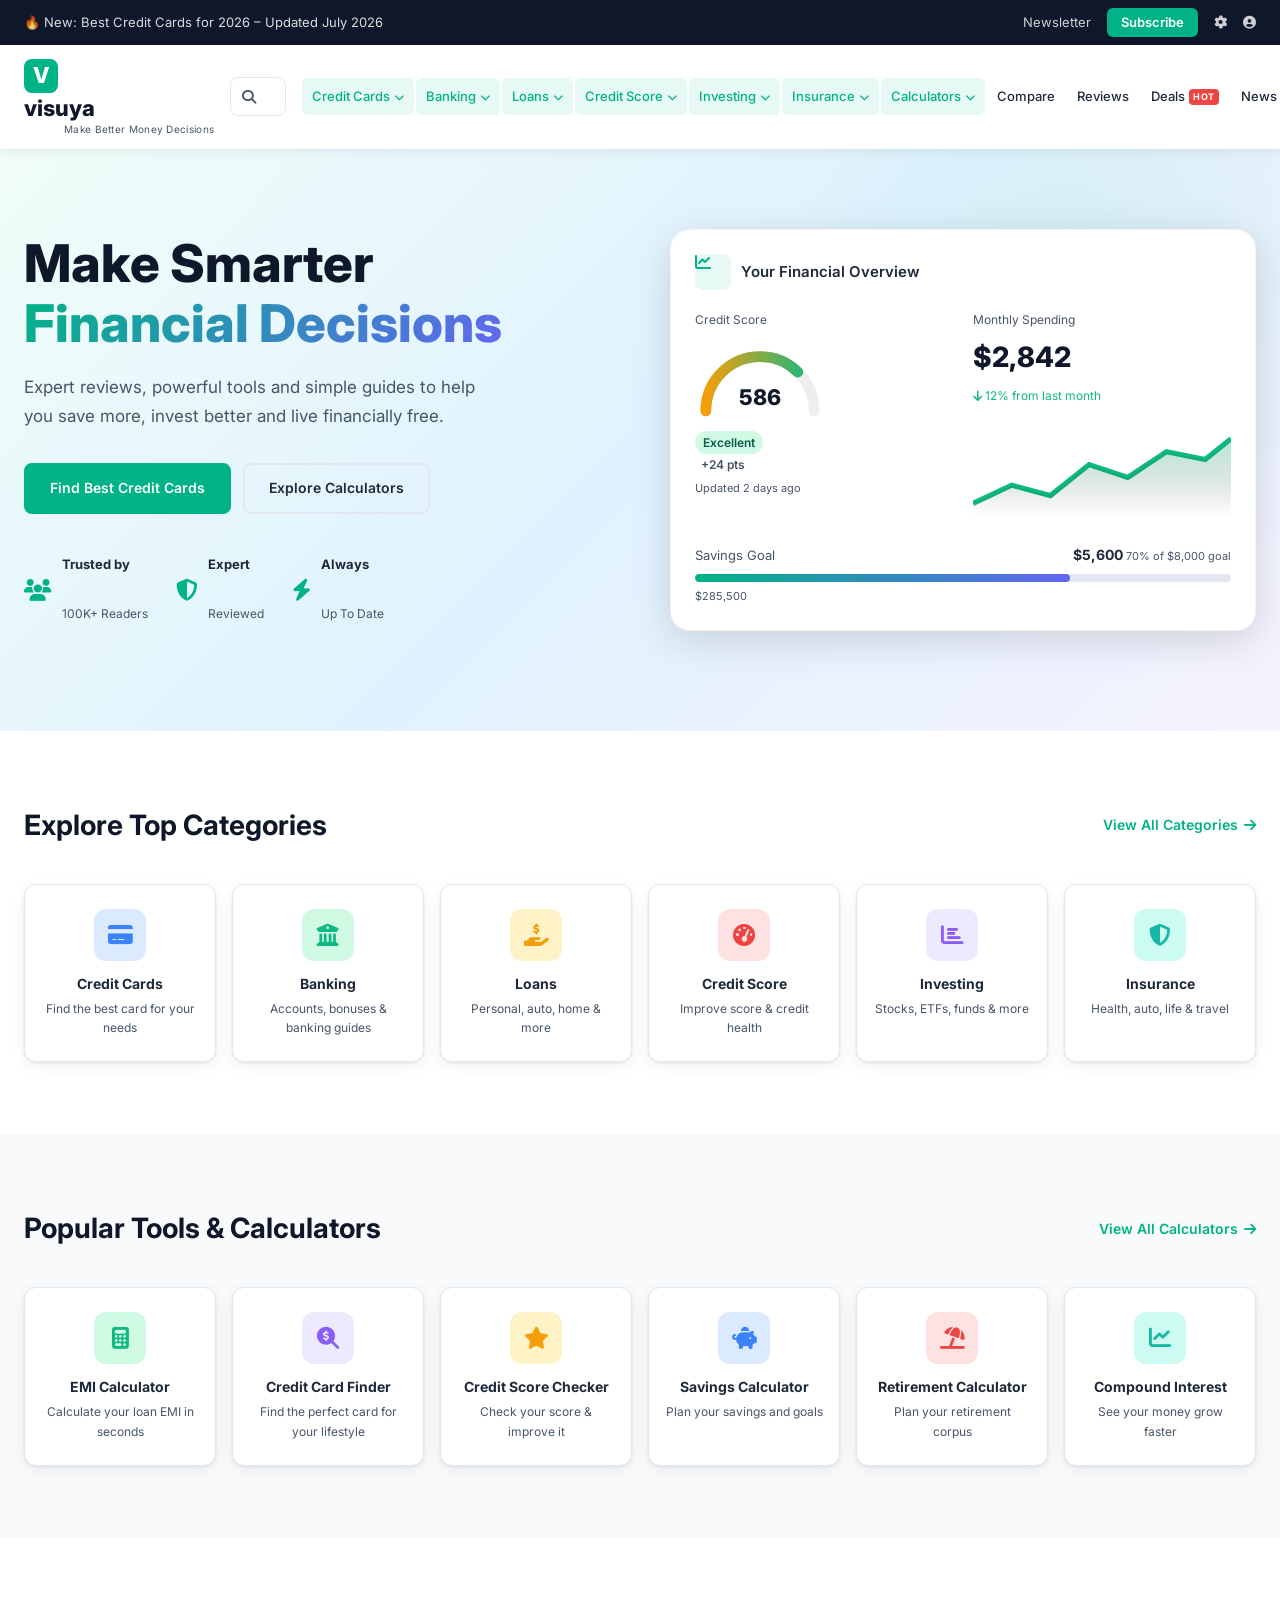
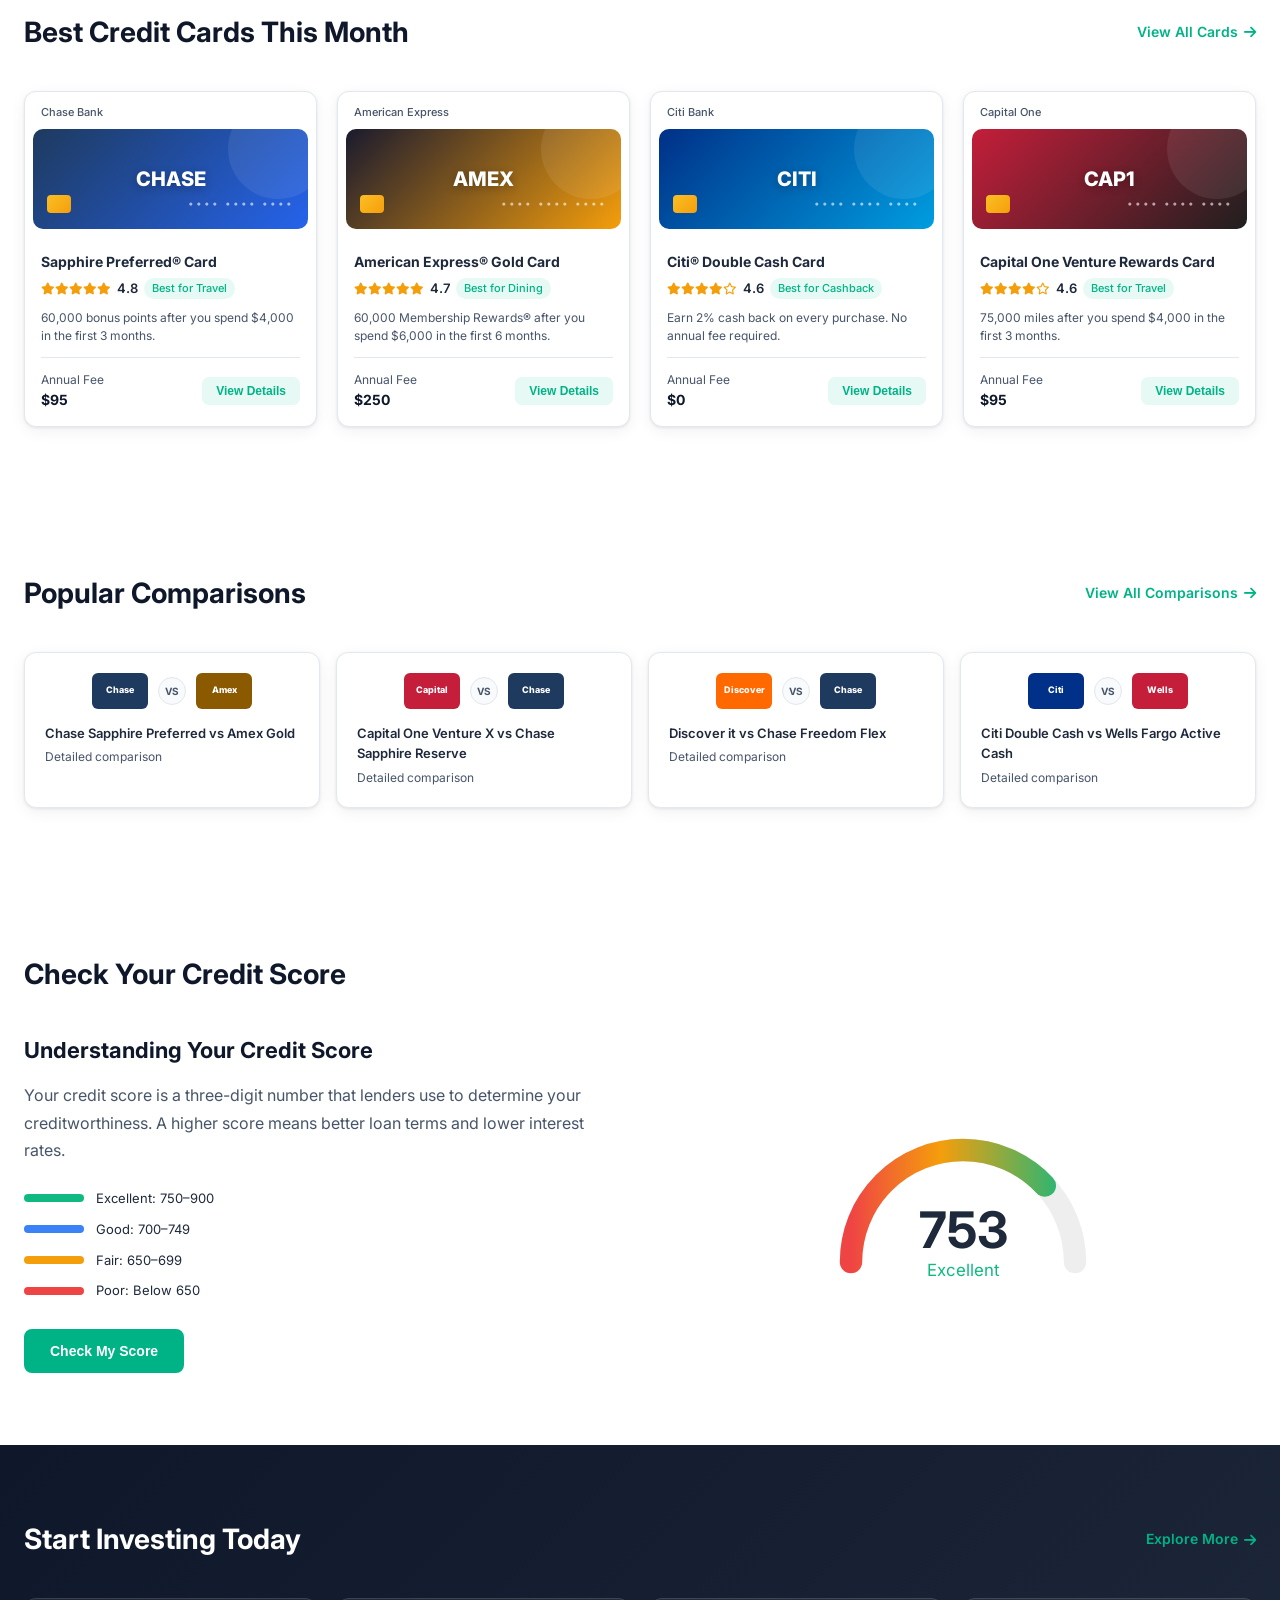
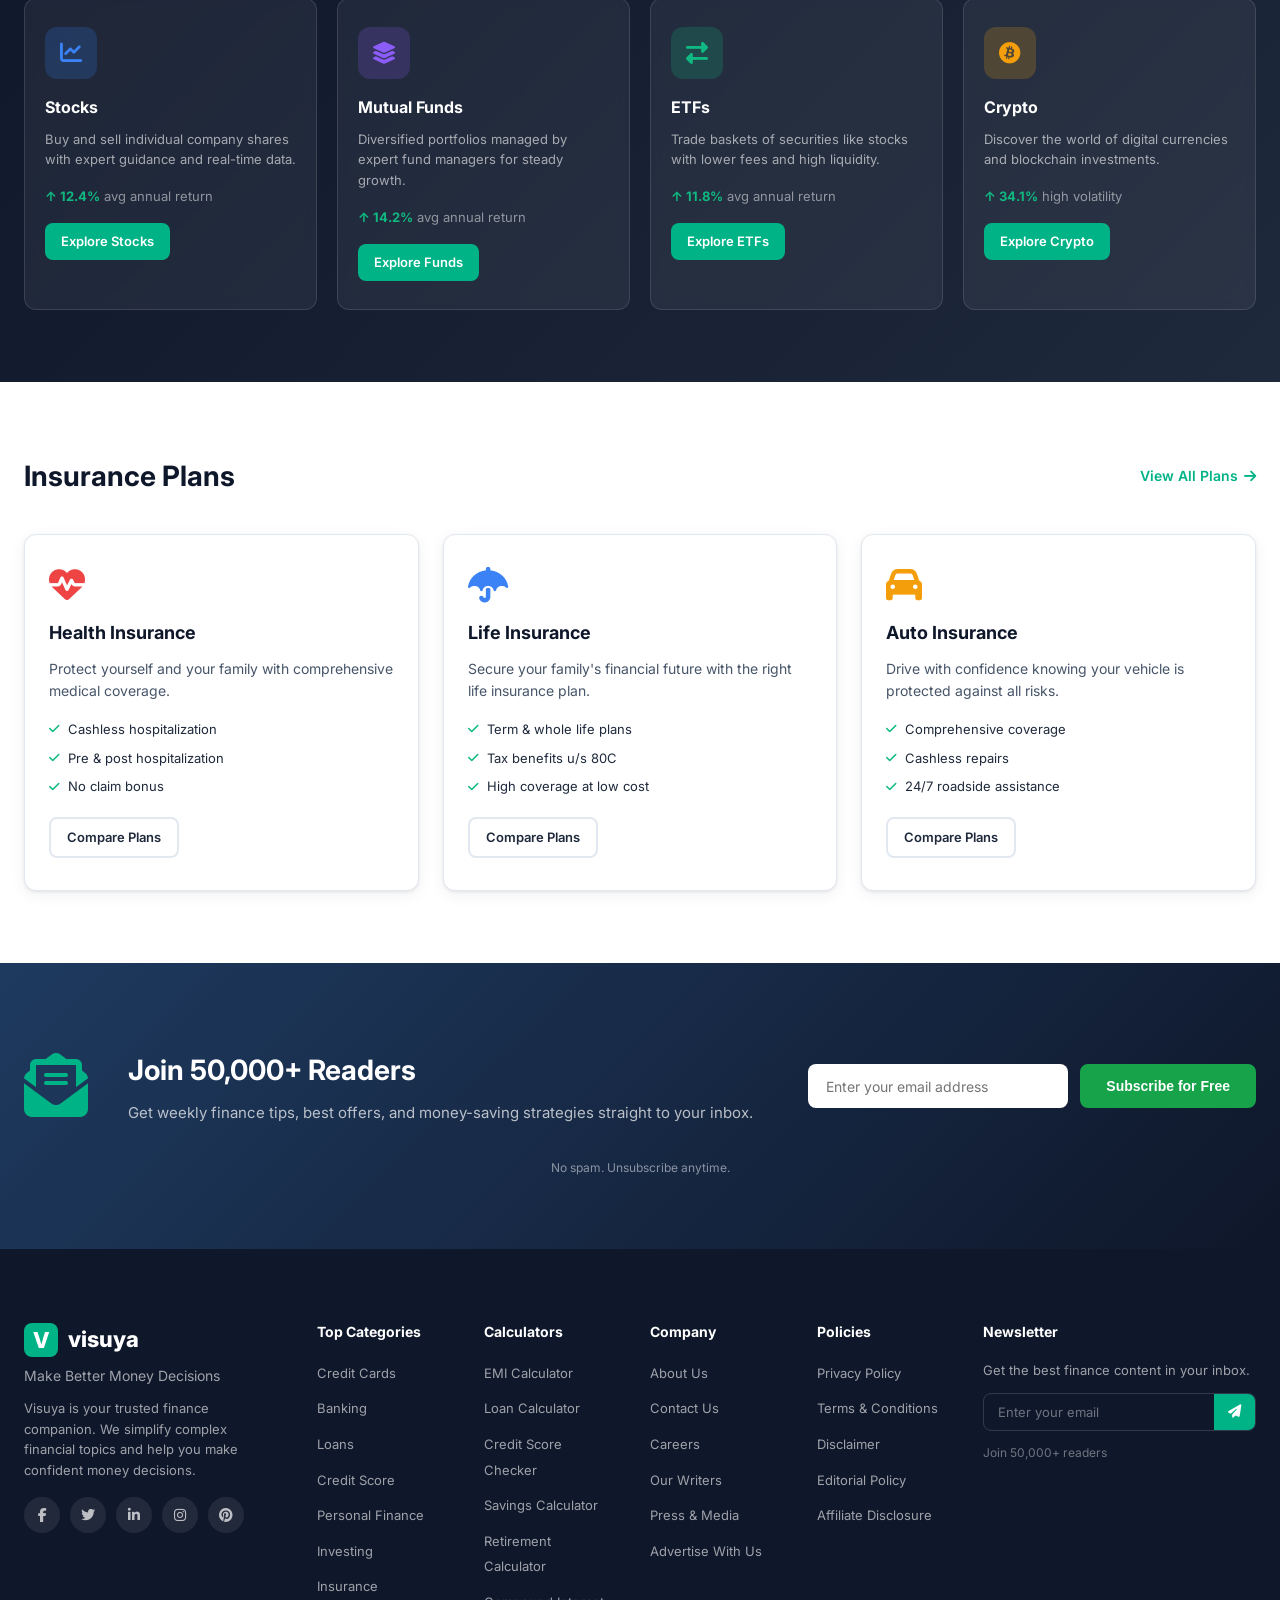
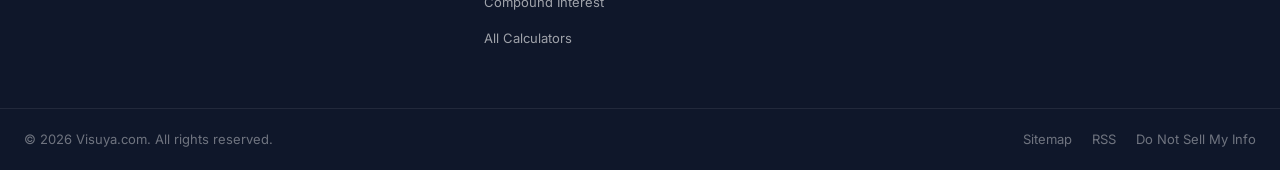
==== index.html @ ffd30976 "🚀 Initial commit - Visuya Financial Website (HTML, CSS, JS)" ====
<!DOCTYPE html>
<html lang="en">
<head>
  <meta charset="UTF-8" />
  <meta name="viewport" content="width=device-width, initial-scale=1.0" />
  <title>Visuya – Make Better Money Decisions</title>
  <meta name="description" content="Expert reviews, powerful tools and simple guides to help you save more, invest better and live financially free." />
  <link rel="stylesheet" href="style.css" />
  <link href="https://fonts.googleapis.com/css2?family=Inter:wght@300;400;500;600;700;800&display=swap" rel="stylesheet" />
  <link rel="stylesheet" href="https://cdnjs.cloudflare.com/ajax/libs/font-awesome/6.5.0/css/all.min.css" />
</head>
<body>

<!-- ========== TOP BAR ========== -->
<div class="top-bar">
  <div class="container top-bar-inner">
    <span>🔥 New: Best Credit Cards for 2026 – Updated July 2026</span>
    <div class="top-bar-links">
      <a href="#newsletter">Newsletter</a>
      <a href="#subscribe" class="btn-subscribe">Subscribe</a>
      <a href="#"><i class="fas fa-cog"></i></a>
      <a href="#"><i class="fas fa-user-circle"></i></a>
    </div>
  </div>
</div>

<!-- ========== HEADER / NAVBAR ========== -->
<header class="header" id="header">
  <div class="container header-inner">
    <a href="#" class="logo">
      <span class="logo-v">V</span><span class="logo-text">visuya</span>
      <small>Make Better Money Decisions</small>
    </a>

    <div class="search-bar">
      <i class="fas fa-search"></i>
      <input type="text" id="searchInput" placeholder="Search cards, loans, calculators & more..." />
      <div class="search-dropdown" id="searchDropdown"></div>
    </div>

    <nav class="nav-menu" id="navMenu">
      <div class="nav-item dropdown">
        <a href="#">Credit Cards <i class="fas fa-chevron-down"></i></a>
        <div class="dropdown-content">
          <a href="#credit-cards">Best Credit Cards</a>
          <a href="#credit-cards">Travel Cards</a>
          <a href="#credit-cards">Cashback Cards</a>
          <a href="#credit-cards">Dining Cards</a>
          <a href="#credit-cards">No Annual Fee</a>
        </div>
      </div>
      <div class="nav-item dropdown">
        <a href="#">Banking <i class="fas fa-chevron-down"></i></a>
        <div class="dropdown-content">
          <a href="#banking">Savings Accounts</a>
          <a href="#banking">Current Accounts</a>
          <a href="#banking">Fixed Deposits</a>
          <a href="#banking">Digital Banks</a>
        </div>
      </div>
      <div class="nav-item dropdown">
        <a href="#">Loans <i class="fas fa-chevron-down"></i></a>
        <div class="dropdown-content">
          <a href="#loans">Personal Loans</a>
          <a href="#loans">Home Loans</a>
          <a href="#loans">Auto Loans</a>
          <a href="#loans">Education Loans</a>
        </div>
      </div>
      <div class="nav-item dropdown">
        <a href="#">Credit Score <i class="fas fa-chevron-down"></i></a>
        <div class="dropdown-content">
          <a href="#credit-score">Check Score</a>
          <a href="#credit-score">Improve Score</a>
          <a href="#credit-score">Score Guide</a>
        </div>
      </div>
      <div class="nav-item dropdown">
        <a href="#">Investing <i class="fas fa-chevron-down"></i></a>
        <div class="dropdown-content">
          <a href="#investing">Stocks</a>
          <a href="#investing">Mutual Funds</a>
          <a href="#investing">ETFs</a>
          <a href="#investing">Crypto</a>
        </div>
      </div>
      <div class="nav-item dropdown">
        <a href="#">Insurance <i class="fas fa-chevron-down"></i></a>
        <div class="dropdown-content">
          <a href="#insurance">Health Insurance</a>
          <a href="#insurance">Life Insurance</a>
          <a href="#insurance">Auto Insurance</a>
        </div>
      </div>
      <div class="nav-item dropdown">
        <a href="#">Calculators <i class="fas fa-chevron-down"></i></a>
        <div class="dropdown-content">
          <a href="#calculators">EMI Calculator</a>
          <a href="#calculators">Savings Calculator</a>
          <a href="#calculators">Retirement Calculator</a>
          <a href="#calculators">Compound Interest</a>
        </div>
      </div>
      <div class="nav-item"><a href="#comparisons">Compare</a></div>
      <div class="nav-item"><a href="#reviews">Reviews</a></div>
      <div class="nav-item"><a href="#deals" class="deals-badge">Deals <span class="hot">HOT</span></a></div>
      <div class="nav-item"><a href="#news">News</a></div>
    </nav>

    <button class="hamburger" id="hamburger" aria-label="Menu">
      <span></span><span></span><span></span>
    </button>
  </div>
</header>

<!-- ========== HERO SECTION ========== -->
<section class="hero" id="home">
  <div class="container hero-inner">
    <div class="hero-content">
      <h1>Make Smarter<br><span class="highlight">Financial Decisions</span></h1>
      <p>Expert reviews, powerful tools and simple guides to help you save more, invest better and live financially free.</p>
      <div class="hero-buttons">
        <a href="#credit-cards" class="btn btn-primary">Find Best Credit Cards</a>
        <a href="#calculators" class="btn btn-outline">Explore Calculators</a>
      </div>
      <div class="hero-trust">
        <div class="trust-item">
          <i class="fas fa-users"></i>
          <div><strong>Trusted by</strong><br><small>100K+ Readers</small></div>
        </div>
        <div class="trust-item">
          <i class="fas fa-shield-alt"></i>
          <div><strong>Expert</strong><br><small>Reviewed</small></div>
        </div>
        <div class="trust-item">
          <i class="fas fa-bolt"></i>
          <div><strong>Always</strong><br><small>Up To Date</small></div>
        </div>
      </div>
    </div>

    <div class="hero-widget">
      <div class="widget-card">
        <div class="widget-header">
          <i class="fas fa-chart-line widget-icon"></i>
          <span>Your Financial Overview</span>
        </div>
        <div class="widget-grid">
          <div class="widget-item">
            <small>Credit Score</small>
            <div class="score-gauge">
              <svg viewBox="0 0 120 80" class="gauge-svg">
                <path d="M10,70 A50,50 0 0,1 110,70" fill="none" stroke="#eee" stroke-width="10" stroke-linecap="round"/>
                <path d="M10,70 A50,50 0 0,1 110,70" fill="none" stroke="url(#scoreGrad)" stroke-width="10" stroke-linecap="round"
                  stroke-dasharray="157" stroke-dashoffset="40" class="gauge-fill"/>
                <defs>
                  <linearGradient id="scoreGrad" x1="0%" y1="0%" x2="100%" y2="0%">
                    <stop offset="0%" style="stop-color:#f59e0b"/>
                    <stop offset="100%" style="stop-color:#10b981"/>
                  </linearGradient>
                </defs>
                <text x="60" y="65" text-anchor="middle" class="gauge-number">753</text>
              </svg>
            </div>
            <span class="score-label excellent">Excellent</span>
            <small class="score-change">+24 pts</small>
            <p class="score-updated">Updated 2 days ago</p>
          </div>
          <div class="widget-item">
            <small>Monthly Spending</small>
            <div class="spending-amount">$2,842</div>
            <div class="spending-change negative"><i class="fas fa-arrow-down"></i> 12% from last month</div>
            <div class="mini-chart">
              <svg viewBox="0 0 100 40" class="sparkline">
                <polyline points="0,35 15,28 30,32 45,20 60,25 75,15 90,18 100,10" fill="none" stroke="#10b981" stroke-width="2"/>
                <polyline points="0,35 15,28 30,32 45,20 60,25 75,15 90,18 100,10 100,40 0,40" fill="url(#chartGrad)" opacity="0.3"/>
                <defs>
                  <linearGradient id="chartGrad" x1="0" y1="0" x2="0" y2="1">
                    <stop offset="0%" style="stop-color:#10b981"/>
                    <stop offset="100%" style="stop-color:transparent"/>
                  </linearGradient>
                </defs>
              </svg>
            </div>
          </div>
        </div>
        <div class="widget-savings">
          <div class="savings-header">
            <span>Savings Goal</span>
            <span class="savings-amount">$5,600 <small>70% of $8,000 goal</small></span>
          </div>
          <div class="progress-bar">
            <div class="progress-fill" style="width: 70%"></div>
          </div>
          <div class="savings-footer">
            <span>$285,500</span>
          </div>
        </div>
      </div>
    </div>
  </div>
</section>

<!-- ========== CATEGORIES SECTION ========== -->
<section class="section categories-section" id="categories">
  <div class="container">
    <div class="section-header">
      <h2>Explore Top Categories</h2>
      <a href="#" class="view-all">View All Categories <i class="fas fa-arrow-right"></i></a>
    </div>
    <div class="categories-grid">
      <a href="#credit-cards" class="category-card">
        <div class="cat-icon blue"><i class="fas fa-credit-card"></i></div>
        <h3>Credit Cards</h3>
        <p>Find the best card for your needs</p>
      </a>
      <a href="#banking" class="category-card">
        <div class="cat-icon green"><i class="fas fa-university"></i></div>
        <h3>Banking</h3>
        <p>Accounts, bonuses & banking guides</p>
      </a>
      <a href="#loans" class="category-card">
        <div class="cat-icon orange"><i class="fas fa-hand-holding-usd"></i></div>
        <h3>Loans</h3>
        <p>Personal, auto, home & more</p>
      </a>
      <a href="#credit-score" class="category-card">
        <div class="cat-icon red"><i class="fas fa-tachometer-alt"></i></div>
        <h3>Credit Score</h3>
        <p>Improve score & credit health</p>
      </a>
      <a href="#investing" class="category-card">
        <div class="cat-icon purple"><i class="fas fa-chart-bar"></i></div>
        <h3>Investing</h3>
        <p>Stocks, ETFs, funds & more</p>
      </a>
      <a href="#insurance" class="category-card">
        <div class="cat-icon teal"><i class="fas fa-shield-alt"></i></div>
        <h3>Insurance</h3>
        <p>Health, auto, life & travel</p>
      </a>
    </div>
  </div>
</section>

<!-- ========== TOOLS & CALCULATORS ========== -->
<section class="section tools-section" id="calculators">
  <div class="container">
    <div class="section-header">
      <h2>Popular Tools &amp; Calculators</h2>
      <a href="#" class="view-all">View All Calculators <i class="fas fa-arrow-right"></i></a>
    </div>
    <div class="tools-grid">
      <div class="tool-card" onclick="openCalculator('emi')">
        <div class="tool-icon green"><i class="fas fa-calculator"></i></div>
        <h3>EMI Calculator</h3>
        <p>Calculate your loan EMI in seconds</p>
      </div>
      <div class="tool-card" onclick="openCalculator('finder')">
        <div class="tool-icon purple"><i class="fas fa-search-dollar"></i></div>
        <h3>Credit Card Finder</h3>
        <p>Find the perfect card for your lifestyle</p>
      </div>
      <div class="tool-card" onclick="openCalculator('score')">
        <div class="tool-icon orange"><i class="fas fa-star"></i></div>
        <h3>Credit Score Checker</h3>
        <p>Check your score & improve it</p>
      </div>
      <div class="tool-card" onclick="openCalculator('savings')">
        <div class="tool-icon blue"><i class="fas fa-piggy-bank"></i></div>
        <h3>Savings Calculator</h3>
        <p>Plan your savings and goals</p>
      </div>
      <div class="tool-card" onclick="openCalculator('retirement')">
        <div class="tool-icon red"><i class="fas fa-umbrella-beach"></i></div>
        <h3>Retirement Calculator</h3>
        <p>Plan your retirement corpus</p>
      </div>
      <div class="tool-card" onclick="openCalculator('compound')">
        <div class="tool-icon teal"><i class="fas fa-chart-line"></i></div>
        <h3>Compound Interest</h3>
        <p>See your money grow faster</p>
      </div>
    </div>
  </div>
</section>

<!-- ========== CALCULATOR MODAL ========== -->
<div class="modal-overlay" id="calcModal">
  <div class="modal-box">
    <button class="modal-close" onclick="closeCalculator()"><i class="fas fa-times"></i></button>
    <div id="calcContent"></div>
  </div>
</div>

<!-- ========== BEST CREDIT CARDS ========== -->
<section class="section cards-section" id="credit-cards">
  <div class="container">
    <div class="section-header">
      <h2>Best Credit Cards This Month</h2>
      <a href="#" class="view-all">View All Cards <i class="fas fa-arrow-right"></i></a>
    </div>
    <div class="cards-grid" id="cardsGrid">
      <!-- JS Rendered -->
    </div>
  </div>
</section>

<!-- ========== POPULAR COMPARISONS ========== -->
<section class="section comparisons-section" id="comparisons">
  <div class="container">
    <div class="section-header">
      <h2>Popular Comparisons</h2>
      <a href="#" class="view-all">View All Comparisons <i class="fas fa-arrow-right"></i></a>
    </div>
    <div class="comparisons-grid" id="comparisonsGrid">
      <!-- JS Rendered -->
    </div>
  </div>
</section>

<!-- ========== CREDIT SCORE SECTION ========== -->
<section class="section" id="credit-score">
  <div class="container">
    <div class="section-header">
      <h2>Check Your Credit Score</h2>
    </div>
    <div class="score-section">
      <div class="score-info">
        <h3>Understanding Your Credit Score</h3>
        <p>Your credit score is a three-digit number that lenders use to determine your creditworthiness. A higher score means better loan terms and lower interest rates.</p>
        <div class="score-ranges">
          <div class="range-item">
            <div class="range-bar excellent-bar"></div>
            <span>Excellent: 750–900</span>
          </div>
          <div class="range-item">
            <div class="range-bar good-bar"></div>
            <span>Good: 700–749</span>
          </div>
          <div class="range-item">
            <div class="range-bar fair-bar"></div>
            <span>Fair: 650–699</span>
          </div>
          <div class="range-item">
            <div class="range-bar poor-bar"></div>
            <span>Poor: Below 650</span>
          </div>
        </div>
        <button class="btn btn-primary" onclick="openCalculator('score')">Check My Score</button>
      </div>
      <div class="score-visual">
        <div class="big-gauge">
          <svg viewBox="0 0 200 130" width="100%">
            <path d="M20,110 A80,80 0 0,1 180,110" fill="none" stroke="#eee" stroke-width="16" stroke-linecap="round"/>
            <path d="M20,110 A80,80 0 0,1 180,110" fill="none" stroke="url(#bigGrad)" stroke-width="16" stroke-linecap="round"
              stroke-dasharray="251" stroke-dashoffset="60" class="gauge-fill-anim"/>
            <defs>
              <linearGradient id="bigGrad" x1="0%" y1="0%" x2="100%" y2="0%">
                <stop offset="0%" style="stop-color:#ef4444"/>
                <stop offset="40%" style="stop-color:#f59e0b"/>
                <stop offset="100%" style="stop-color:#10b981"/>
              </linearGradient>
            </defs>
            <text x="100" y="100" text-anchor="middle" font-size="36" font-weight="700" fill="#1e293b">753</text>
            <text x="100" y="120" text-anchor="middle" font-size="12" fill="#10b981">Excellent</text>
          </svg>
        </div>
      </div>
    </div>
  </div>
</section>

<!-- ========== INVESTING SECTION ========== -->
<section class="section investing-section" id="investing">
  <div class="container">
    <div class="section-header">
      <h2>Start Investing Today</h2>
      <a href="#" class="view-all">Explore More <i class="fas fa-arrow-right"></i></a>
    </div>
    <div class="investing-grid">
      <div class="invest-card">
        <div class="invest-icon stocks"><i class="fas fa-chart-line"></i></div>
        <h3>Stocks</h3>
        <p>Buy and sell individual company shares with expert guidance and real-time data.</p>
        <div class="invest-stat"><span class="up">↑ 12.4%</span> avg annual return</div>
        <a href="#" class="btn btn-sm">Explore Stocks</a>
      </div>
      <div class="invest-card">
        <div class="invest-icon mf"><i class="fas fa-layer-group"></i></div>
        <h3>Mutual Funds</h3>
        <p>Diversified portfolios managed by expert fund managers for steady growth.</p>
        <div class="invest-stat"><span class="up">↑ 14.2%</span> avg annual return</div>
        <a href="#" class="btn btn-sm">Explore Funds</a>
      </div>
      <div class="invest-card">
        <div class="invest-icon etf"><i class="fas fa-exchange-alt"></i></div>
        <h3>ETFs</h3>
        <p>Trade baskets of securities like stocks with lower fees and high liquidity.</p>
        <div class="invest-stat"><span class="up">↑ 11.8%</span> avg annual return</div>
        <a href="#" class="btn btn-sm">Explore ETFs</a>
      </div>
      <div class="invest-card">
        <div class="invest-icon crypto"><i class="fab fa-bitcoin"></i></div>
        <h3>Crypto</h3>
        <p>Discover the world of digital currencies and blockchain investments.</p>
        <div class="invest-stat"><span class="up">↑ 34.1%</span> high volatility</div>
        <a href="#" class="btn btn-sm">Explore Crypto</a>
      </div>
    </div>
  </div>
</section>

<!-- ========== INSURANCE SECTION ========== -->
<section class="section" id="insurance">
  <div class="container">
    <div class="section-header">
      <h2>Insurance Plans</h2>
      <a href="#" class="view-all">View All Plans <i class="fas fa-arrow-right"></i></a>
    </div>
    <div class="insurance-grid">
      <div class="insurance-card">
        <i class="fas fa-heartbeat ins-icon health"></i>
        <h3>Health Insurance</h3>
        <p>Protect yourself and your family with comprehensive medical coverage.</p>
        <ul>
          <li><i class="fas fa-check"></i> Cashless hospitalization</li>
          <li><i class="fas fa-check"></i> Pre & post hospitalization</li>
          <li><i class="fas fa-check"></i> No claim bonus</li>
        </ul>
        <a href="#" class="btn btn-outline btn-sm">Compare Plans</a>
      </div>
      <div class="insurance-card">
        <i class="fas fa-umbrella ins-icon life"></i>
        <h3>Life Insurance</h3>
        <p>Secure your family's financial future with the right life insurance plan.</p>
        <ul>
          <li><i class="fas fa-check"></i> Term & whole life plans</li>
          <li><i class="fas fa-check"></i> Tax benefits u/s 80C</li>
          <li><i class="fas fa-check"></i> High coverage at low cost</li>
        </ul>
        <a href="#" class="btn btn-outline btn-sm">Compare Plans</a>
      </div>
      <div class="insurance-card">
        <i class="fas fa-car ins-icon auto"></i>
        <h3>Auto Insurance</h3>
        <p>Drive with confidence knowing your vehicle is protected against all risks.</p>
        <ul>
          <li><i class="fas fa-check"></i> Comprehensive coverage</li>
          <li><i class="fas fa-check"></i> Cashless repairs</li>
          <li><i class="fas fa-check"></i> 24/7 roadside assistance</li>
        </ul>
        <a href="#" class="btn btn-outline btn-sm">Compare Plans</a>
      </div>
    </div>
  </div>
</section>

<!-- ========== NEWSLETTER SECTION ========== -->
<section class="newsletter-section" id="newsletter">
  <div class="container newsletter-inner">
    <div class="newsletter-icon">
      <i class="fas fa-envelope-open-text"></i>
    </div>
    <div class="newsletter-content">
      <h2>Join 50,000+ Readers</h2>
      <p>Get weekly finance tips, best offers, and money-saving strategies straight to your inbox.</p>
    </div>
    <form class="newsletter-form" id="newsletterForm" onsubmit="handleNewsletterSubmit(event)">
      <input type="email" id="emailInput" placeholder="Enter your email address" required />
      <button type="submit" class="btn btn-green">Subscribe for Free</button>
    </form>
    <p class="newsletter-note">No spam. Unsubscribe anytime.</p>
  </div>
</section>

<!-- ========== FOOTER ========== -->
<footer class="footer" id="footer">
  <div class="container footer-inner">
    <div class="footer-brand">
      <a href="#" class="logo footer-logo">
        <span class="logo-v">V</span><span class="logo-text">visuya</span>
      </a>
      <p>Make Better Money Decisions</p>
      <p class="footer-desc">Visuya is your trusted finance companion. We simplify complex financial topics and help you make confident money decisions.</p>
      <div class="social-links">
        <a href="#"><i class="fab fa-facebook-f"></i></a>
        <a href="#"><i class="fab fa-twitter"></i></a>
        <a href="#"><i class="fab fa-linkedin-in"></i></a>
        <a href="#"><i class="fab fa-instagram"></i></a>
        <a href="#"><i class="fab fa-pinterest"></i></a>
      </div>
    </div>
    <div class="footer-col">
      <h4>Top Categories</h4>
      <ul>
        <li><a href="#credit-cards">Credit Cards</a></li>
        <li><a href="#banking">Banking</a></li>
        <li><a href="#loans">Loans</a></li>
        <li><a href="#credit-score">Credit Score</a></li>
        <li><a href="#home">Personal Finance</a></li>
        <li><a href="#investing">Investing</a></li>
        <li><a href="#insurance">Insurance</a></li>
      </ul>
    </div>
    <div class="footer-col">
      <h4>Calculators</h4>
      <ul>
        <li><a href="#" onclick="openCalculator('emi')">EMI Calculator</a></li>
        <li><a href="#" onclick="openCalculator('savings')">Loan Calculator</a></li>
        <li><a href="#" onclick="openCalculator('score')">Credit Score Checker</a></li>
        <li><a href="#" onclick="openCalculator('savings')">Savings Calculator</a></li>
        <li><a href="#" onclick="openCalculator('retirement')">Retirement Calculator</a></li>
        <li><a href="#" onclick="openCalculator('compound')">Compound Interest</a></li>
        <li><a href="#calculators">All Calculators</a></li>
      </ul>
    </div>
    <div class="footer-col">
      <h4>Company</h4>
      <ul>
        <li><a href="#about">About Us</a></li>
        <li><a href="#contact">Contact Us</a></li>
        <li><a href="#">Careers</a></li>
        <li><a href="#">Our Writers</a></li>
        <li><a href="#">Press &amp; Media</a></li>
        <li><a href="#">Advertise With Us</a></li>
      </ul>
    </div>
    <div class="footer-col">
      <h4>Policies</h4>
      <ul>
        <li><a href="#">Privacy Policy</a></li>
        <li><a href="#">Terms &amp; Conditions</a></li>
        <li><a href="#">Disclaimer</a></li>
        <li><a href="#">Editorial Policy</a></li>
        <li><a href="#">Affiliate Disclosure</a></li>
      </ul>
    </div>
    <div class="footer-col">
      <h4>Newsletter</h4>
      <p>Get the best finance content in your inbox.</p>
      <form class="footer-newsletter" onsubmit="handleNewsletterSubmit(event)">
        <input type="email" placeholder="Enter your email" required />
        <button type="submit"><i class="fas fa-paper-plane"></i></button>
      </form>
      <small>Join 50,000+ readers</small>
    </div>
  </div>
  <div class="footer-bottom">
    <div class="container footer-bottom-inner">
      <span>© 2026 Visuya.com. All rights reserved.</span>
      <div class="footer-bottom-links">
        <a href="#">Sitemap</a>
        <a href="#">RSS</a>
        <a href="#">Do Not Sell My Info</a>
      </div>
    </div>
  </div>
</footer>

<!-- ========== BACK TO TOP ========== -->
<button class="back-to-top" id="backToTop" onclick="scrollToTop()">
  <i class="fas fa-chevron-up"></i>
</button>

<!-- ========== TOAST ========== -->
<div class="toast" id="toast"></div>

<script src="app.js"></script>
</body>
</html>
---- style.css ----
/* ===== CSS RESET & BASE ===== */
*, *::before, *::after { box-sizing: border-box; margin: 0; padding: 0; }

:root {
  --primary: #00b386;
  --primary-dark: #009973;
  --primary-light: #e6f9f4;
  --accent: #6366f1;
  --accent-light: #eef2ff;
  --blue: #3b82f6;
  --orange: #f59e0b;
  --red: #ef4444;
  --purple: #8b5cf6;
  --teal: #14b8a6;
  --green: #10b981;
  --dark: #0f172a;
  --dark2: #1e293b;
  --mid: #334155;
  --text: #475569;
  --light: #f8fafc;
  --border: #e2e8f0;
  --white: #ffffff;
  --shadow: 0 1px 3px rgba(0,0,0,.08), 0 4px 16px rgba(0,0,0,.06);
  --shadow-md: 0 4px 24px rgba(0,0,0,.10);
  --shadow-lg: 0 10px 40px rgba(0,0,0,.14);
  --radius: 12px;
  --radius-lg: 20px;
  --transition: .25s cubic-bezier(.4,0,.2,1);
}

html { scroll-behavior: smooth; }

body {
  font-family: 'Inter', sans-serif;
  color: var(--text);
  background: var(--white);
  line-height: 1.6;
  overflow-x: hidden;
}

a { text-decoration: none; color: inherit; }
ul { list-style: none; }
img { max-width: 100%; }

.container {
  max-width: 1280px;
  margin: 0 auto;
  padding: 0 24px;
}

.section { padding: 72px 0; }

/* ===== SCROLLBAR ===== */
::-webkit-scrollbar { width: 6px; }
::-webkit-scrollbar-track { background: var(--light); }
::-webkit-scrollbar-thumb { background: var(--primary); border-radius: 3px; }

/* ===== BUTTONS ===== */
.btn {
  display: inline-flex;
  align-items: center;
  gap: 8px;
  padding: 12px 24px;
  border-radius: 8px;
  font-weight: 600;
  font-size: 14px;
  cursor: pointer;
  border: 2px solid transparent;
  transition: all var(--transition);
  white-space: nowrap;
}
.btn-primary {
  background: var(--primary);
  color: white;
  border-color: var(--primary);
}
.btn-primary:hover { background: var(--primary-dark); border-color: var(--primary-dark); transform: translateY(-2px); box-shadow: 0 6px 20px rgba(0,179,134,.35); }
.btn-outline {
  background: transparent;
  color: var(--dark2);
  border-color: var(--border);
}
.btn-outline:hover { border-color: var(--primary); color: var(--primary); transform: translateY(-2px); }
.btn-green { background: #16a34a; color: white; border-color: #16a34a; }
.btn-green:hover { background: #15803d; transform: translateY(-2px); }
.btn-sm { padding: 8px 16px; font-size: 13px; }

/* ===== TOP BAR ===== */
.top-bar {
  background: var(--dark);
  color: rgba(255,255,255,.85);
  font-size: 13px;
  padding: 8px 0;
}
.top-bar-inner {
  display: flex;
  justify-content: space-between;
  align-items: center;
  gap: 16px;
}
.top-bar-links {
  display: flex;
  align-items: center;
  gap: 16px;
  flex-shrink: 0;
}
.top-bar-links a { color: rgba(255,255,255,.8); transition: color var(--transition); }
.top-bar-links a:hover { color: var(--primary); }
.btn-subscribe {
  background: var(--primary);
  color: white !important;
  padding: 4px 14px;
  border-radius: 6px;
  font-weight: 600;
}
.btn-subscribe:hover { background: var(--primary-dark) !important; }

/* ===== HEADER ===== */
.header {
  position: sticky;
  top: 0;
  z-index: 1000;
  background: white;
  box-shadow: 0 2px 12px rgba(0,0,0,.08);
  transition: box-shadow var(--transition);
}
.header.scrolled { box-shadow: var(--shadow-md); }

.header-inner {
  display: flex;
  align-items: center;
  gap: 16px;
  padding-top: 12px;
  padding-bottom: 12px;
}

/* Logo */
.logo {
  display: flex;
  align-items: center;
  gap: 4px;
  flex-shrink: 0;
  flex-direction: column;
  align-items: flex-start;
}
.logo-v {
  background: var(--primary);
  color: white;
  font-weight: 800;
  font-size: 22px;
  width: 34px;
  height: 34px;
  border-radius: 8px;
  display: inline-flex;
  align-items: center;
  justify-content: center;
  float: left;
  margin-right: 6px;
  margin-top: 2px;
}
.logo-text {
  font-size: 22px;
  font-weight: 800;
  color: var(--dark);
  line-height: 1;
}
.logo small {
  font-size: 10px;
  color: var(--text);
  display: block;
  margin-left: 40px;
  margin-top: -2px;
  letter-spacing: .3px;
}
.footer-logo { flex-direction: row; align-items: center; }
.footer-logo small { display: none; }

/* Search */
.search-bar {
  position: relative;
  flex: 1;
  max-width: 420px;
}
.search-bar i {
  position: absolute;
  left: 12px;
  top: 50%;
  transform: translateY(-50%);
  color: var(--text);
  font-size: 14px;
}
.search-bar input {
  width: 100%;
  padding: 10px 16px 10px 38px;
  border: 1.5px solid var(--border);
  border-radius: 8px;
  font-size: 14px;
  font-family: inherit;
  outline: none;
  transition: border-color var(--transition);
}
.search-bar input:focus { border-color: var(--primary); }
.search-dropdown {
  position: absolute;
  top: calc(100% + 6px);
  left: 0; right: 0;
  background: white;
  border-radius: 10px;
  box-shadow: var(--shadow-lg);
  border: 1px solid var(--border);
  display: none;
  z-index: 100;
  max-height: 300px;
  overflow-y: auto;
}
.search-dropdown.active { display: block; }
.search-result-item {
  padding: 10px 16px;
  cursor: pointer;
  font-size: 13px;
  display: flex;
  align-items: center;
  gap: 10px;
  transition: background var(--transition);
}
.search-result-item:hover { background: var(--light); }
.search-result-item i { color: var(--primary); width: 18px; }

/* Nav */
.nav-menu {
  display: flex;
  align-items: center;
  gap: 2px;
}
.nav-item { position: relative; }
.nav-item > a {
  display: flex;
  align-items: center;
  gap: 4px;
  padding: 8px 10px;
  font-size: 13px;
  font-weight: 500;
  color: var(--dark2);
  border-radius: 6px;
  transition: all var(--transition);
  white-space: nowrap;
}
.nav-item > a:hover, .nav-item:hover > a { color: var(--primary); background: var(--primary-light); }
.nav-item > a .fa-chevron-down { font-size: 10px; transition: transform var(--transition); }
.nav-item:hover > a .fa-chevron-down { transform: rotate(180deg); }
.deals-badge { position: relative; }
.hot {
  background: #ef4444;
  color: white;
  font-size: 9px;
  font-weight: 700;
  padding: 1px 4px;
  border-radius: 4px;
  letter-spacing: .5px;
}

/* Dropdown */
.dropdown-content {
  position: absolute;
  top: 100%;
  left: 0;
  background: white;
  border-radius: 12px;
  box-shadow: var(--shadow-lg);
  border: 1px solid var(--border);
  padding: 8px;
  min-width: 180px;
  opacity: 0;
  visibility: hidden;
  transform: translateY(8px);
  transition: all var(--transition);
  z-index: 200;
}
.nav-item:hover .dropdown-content {
  opacity: 1;
  visibility: visible;
  transform: translateY(0);
}
.dropdown-content a {
  display: block;
  padding: 8px 12px;
  font-size: 13px;
  color: var(--text);
  border-radius: 8px;
  transition: all var(--transition);
}
.dropdown-content a:hover { background: var(--primary-light); color: var(--primary); }

/* Hamburger */
.hamburger {
  display: none;
  flex-direction: column;
  gap: 5px;
  background: none;
  border: none;
  cursor: pointer;
  padding: 4px;
}
.hamburger span {
  display: block;
  width: 24px;
  height: 2px;
  background: var(--dark2);
  border-radius: 2px;
  transition: all var(--transition);
}
.hamburger.active span:nth-child(1) { transform: rotate(45deg) translate(5px, 5px); }
.hamburger.active span:nth-child(2) { opacity: 0; }
.hamburger.active span:nth-child(3) { transform: rotate(-45deg) translate(5px, -5px); }

/* ===== HERO ===== */
.hero {
  background: linear-gradient(135deg, #f0fdf9 0%, #e0f2fe 50%, #f5f3ff 100%);
  padding: 80px 0 100px;
  position: relative;
  overflow: hidden;
}
.hero::before {
  content: '';
  position: absolute;
  width: 600px; height: 600px;
  background: radial-gradient(circle, rgba(0,179,134,.08) 0%, transparent 70%);
  top: -150px; right: -100px;
  border-radius: 50%;
}
.hero-inner {
  display: grid;
  grid-template-columns: 1fr 1fr;
  gap: 60px;
  align-items: center;
}
.hero-content h1 {
  font-size: 52px;
  font-weight: 800;
  color: var(--dark);
  line-height: 1.15;
  margin-bottom: 20px;
}
.hero-content h1 .highlight {
  background: linear-gradient(135deg, var(--primary), var(--accent));
  -webkit-background-clip: text;
  -webkit-text-fill-color: transparent;
  background-clip: text;
}
.hero-content p {
  font-size: 17px;
  color: var(--text);
  margin-bottom: 32px;
  max-width: 460px;
  line-height: 1.7;
}
.hero-buttons { display: flex; gap: 12px; flex-wrap: wrap; margin-bottom: 40px; }
.hero-trust {
  display: flex;
  gap: 28px;
  flex-wrap: wrap;
}
.trust-item {
  display: flex;
  align-items: center;
  gap: 10px;
}
.trust-item i {
  font-size: 22px;
  color: var(--primary);
}
.trust-item strong { font-size: 13px; color: var(--dark2); display: block; }
.trust-item small { font-size: 12px; color: var(--text); }

/* Hero Widget */
.hero-widget { position: relative; }
.widget-card {
  background: white;
  border-radius: 20px;
  padding: 24px;
  box-shadow: var(--shadow-lg);
  animation: floatCard 4s ease-in-out infinite;
  border: 1px solid rgba(0,0,0,.05);
}
@keyframes floatCard {
  0%, 100% { transform: translateY(0); }
  50% { transform: translateY(-10px); }
}
.widget-header {
  display: flex;
  align-items: center;
  gap: 10px;
  margin-bottom: 20px;
  font-weight: 600;
  color: var(--dark2);
  font-size: 15px;
}
.widget-icon {
  width: 36px; height: 36px;
  background: var(--primary-light);
  color: var(--primary);
  border-radius: 8px;
  display: flex;
  align-items: center;
  justify-content: center;
  font-size: 16px;
}
.widget-grid { display: grid; grid-template-columns: 1fr 1fr; gap: 20px; margin-bottom: 20px; }
.widget-item small { font-size: 12px; color: var(--text); display: block; margin-bottom: 6px; }
.gauge-svg { width: 100%; max-width: 130px; }
.gauge-number { font-size: 20px; font-weight: 800; fill: var(--dark); }
.gauge-fill { animation: gaugeFill 2s ease-out forwards; }
@keyframes gaugeFill {
  from { stroke-dashoffset: 157; }
  to { stroke-dashoffset: 40; }
}
.score-label { display: inline-block; padding: 2px 8px; border-radius: 20px; font-size: 12px; font-weight: 600; }
.score-label.excellent { background: #d1fae5; color: #065f46; }
.score-change { font-size: 12px; color: var(--green); font-weight: 600; margin-left: 6px; }
.score-updated { font-size: 11px; color: var(--text); margin-top: 4px; }
.spending-amount { font-size: 28px; font-weight: 800; color: var(--dark); }
.spending-change { font-size: 12px; margin: 6px 0; }
.spending-change.negative { color: var(--green); }
.mini-chart { margin-top: 8px; }
.sparkline { width: 100%; border-radius: 4px; }
.widget-savings {}
.savings-header { display: flex; justify-content: space-between; align-items: center; margin-bottom: 8px; font-size: 13px; }
.savings-amount { font-weight: 700; color: var(--dark2); font-size: 14px; }
.savings-amount small { font-weight: 400; color: var(--text); font-size: 11px; }
.progress-bar { background: #e2e8f0; border-radius: 10px; height: 8px; overflow: hidden; }
.progress-fill { height: 100%; background: linear-gradient(90deg, var(--primary), var(--accent)); border-radius: 10px; animation: progressAnim 1.5s ease-out; }
@keyframes progressAnim { from { width: 0; } }
.savings-footer { font-size: 11px; color: var(--text); margin-top: 6px; }

/* ===== SECTION HEADER ===== */
.section-header {
  display: flex;
  justify-content: space-between;
  align-items: center;
  margin-bottom: 36px;
}
.section-header h2 {
  font-size: 28px;
  font-weight: 700;
  color: var(--dark);
}
.view-all {
  color: var(--primary);
  font-size: 14px;
  font-weight: 600;
  display: flex;
  align-items: center;
  gap: 6px;
  transition: gap var(--transition);
}
.view-all:hover { gap: 10px; }

/* ===== CATEGORIES ===== */
.categories-grid {
  display: grid;
  grid-template-columns: repeat(6, 1fr);
  gap: 16px;
}
.category-card {
  background: white;
  border-radius: var(--radius);
  padding: 24px 16px;
  text-align: center;
  box-shadow: var(--shadow);
  border: 1.5px solid var(--border);
  cursor: pointer;
  transition: all var(--transition);
  display: block;
}
.category-card:hover { transform: translateY(-6px); box-shadow: var(--shadow-md); border-color: var(--primary); }
.cat-icon {
  width: 52px; height: 52px;
  border-radius: 12px;
  display: flex;
  align-items: center;
  justify-content: center;
  margin: 0 auto 12px;
  font-size: 22px;
}
.cat-icon.blue { background: #dbeafe; color: var(--blue); }
.cat-icon.green { background: #d1fae5; color: var(--green); }
.cat-icon.orange { background: #fef3c7; color: var(--orange); }
.cat-icon.red { background: #fee2e2; color: var(--red); }
.cat-icon.purple { background: #ede9fe; color: var(--purple); }
.cat-icon.teal { background: #ccfbf1; color: var(--teal); }
.category-card h3 { font-size: 14px; font-weight: 700; color: var(--dark2); margin-bottom: 4px; }
.category-card p { font-size: 12px; color: var(--text); }

/* ===== TOOLS ===== */
.tools-section { background: var(--light); }
.tools-grid {
  display: grid;
  grid-template-columns: repeat(6, 1fr);
  gap: 16px;
}
.tool-card {
  background: white;
  border-radius: var(--radius);
  padding: 24px 16px;
  text-align: center;
  box-shadow: var(--shadow);
  border: 1.5px solid var(--border);
  cursor: pointer;
  transition: all var(--transition);
}
.tool-card:hover { transform: translateY(-6px); box-shadow: var(--shadow-md); }
.tool-icon {
  width: 52px; height: 52px;
  border-radius: 12px;
  display: flex;
  align-items: center;
  justify-content: center;
  margin: 0 auto 12px;
  font-size: 22px;
}
.tool-icon.green { background: #d1fae5; color: var(--green); }
.tool-icon.purple { background: #ede9fe; color: var(--purple); }
.tool-icon.orange { background: #fef3c7; color: var(--orange); }
.tool-icon.blue { background: #dbeafe; color: var(--blue); }
.tool-icon.red { background: #fee2e2; color: var(--red); }
.tool-icon.teal { background: #ccfbf1; color: var(--teal); }
.tool-card h3 { font-size: 14px; font-weight: 700; color: var(--dark2); margin-bottom: 4px; }
.tool-card p { font-size: 12px; color: var(--text); }

/* ===== CALCULATOR MODAL ===== */
.modal-overlay {
  position: fixed; inset: 0;
  background: rgba(0,0,0,.5);
  backdrop-filter: blur(4px);
  z-index: 9000;
  display: none;
  align-items: center;
  justify-content: center;
  padding: 20px;
}
.modal-overlay.active { display: flex; }
.modal-box {
  background: white;
  border-radius: 20px;
  padding: 36px;
  width: 100%;
  max-width: 500px;
  position: relative;
  box-shadow: var(--shadow-lg);
  animation: modalIn .3s ease;
}
@keyframes modalIn { from { opacity:0; transform: scale(.92) translateY(20px); } to { opacity:1; transform: scale(1) translateY(0); } }
.modal-close {
  position: absolute;
  top: 16px; right: 16px;
  background: var(--light);
  border: none;
  width: 36px; height: 36px;
  border-radius: 50%;
  cursor: pointer;
  font-size: 16px;
  display: flex;
  align-items: center;
  justify-content: center;
  transition: background var(--transition);
}
.modal-close:hover { background: #fee2e2; color: var(--red); }
.calc-title { font-size: 22px; font-weight: 700; color: var(--dark); margin-bottom: 24px; }
.calc-group { margin-bottom: 18px; }
.calc-group label { display: block; font-size: 13px; font-weight: 600; color: var(--dark2); margin-bottom: 6px; }
.calc-group input, .calc-group select {
  width: 100%;
  padding: 11px 14px;
  border: 1.5px solid var(--border);
  border-radius: 8px;
  font-family: inherit;
  font-size: 14px;
  outline: none;
  transition: border-color var(--transition);
}
.calc-group input:focus, .calc-group select:focus { border-color: var(--primary); }
.calc-result {
  background: linear-gradient(135deg, var(--primary-light), #ede9fe);
  border-radius: 12px;
  padding: 20px;
  margin-top: 20px;
  text-align: center;
}
.calc-result-label { font-size: 13px; color: var(--text); margin-bottom: 4px; }
.calc-result-value { font-size: 32px; font-weight: 800; color: var(--primary); }
.calc-result-sub { font-size: 12px; color: var(--text); margin-top: 4px; }

/* ===== CREDIT CARDS ===== */
.cards-grid {
  display: grid;
  grid-template-columns: repeat(4, 1fr);
  gap: 20px;
}
.card-item {
  background: white;
  border-radius: var(--radius);
  border: 1.5px solid var(--border);
  overflow: hidden;
  box-shadow: var(--shadow);
  transition: all var(--transition);
}
.card-item:hover { transform: translateY(-6px); box-shadow: var(--shadow-md); }
.card-bank-name { padding: 12px 16px 0; font-size: 11px; color: var(--text); font-weight: 500; }
.card-image-wrap {
  padding: 12px 16px;
  background: linear-gradient(135deg, #1e293b, #334155);
  margin: 8px;
  border-radius: 10px;
  height: 100px;
  display: flex;
  align-items: center;
  justify-content: center;
  position: relative;
  overflow: hidden;
}
.card-image-wrap::before {
  content: '';
  position: absolute;
  width: 100px; height: 100px;
  background: rgba(255,255,255,.08);
  border-radius: 50%;
  top: -30px; right: -20px;
}
.card-chip {
  position: absolute;
  left: 14px; bottom: 16px;
  width: 24px; height: 18px;
  background: linear-gradient(135deg, #fbbf24, #f59e0b);
  border-radius: 4px;
}
.card-number-dots {
  position: absolute;
  bottom: 18px; right: 14px;
  font-size: 10px;
  color: rgba(255,255,255,.6);
  letter-spacing: 2px;
}
.card-logo-text {
  font-size: 20px;
  font-weight: 800;
  color: white;
  text-shadow: 0 2px 8px rgba(0,0,0,.3);
}
.card-info { padding: 14px 16px; }
.card-name { font-size: 14px; font-weight: 700; color: var(--dark2); margin-bottom: 4px; }
.card-rating { display: flex; align-items: center; gap: 6px; margin-bottom: 10px; }
.card-stars { color: #f59e0b; font-size: 12px; }
.card-rating-num { font-size: 13px; font-weight: 600; color: var(--dark2); }
.card-badge { font-size: 11px; color: var(--primary); background: var(--primary-light); padding: 2px 8px; border-radius: 20px; font-weight: 500; }
.card-desc { font-size: 12px; color: var(--text); margin-bottom: 12px; line-height: 1.5; }
.card-footer { display: flex; justify-content: space-between; align-items: center; padding-top: 12px; border-top: 1px solid var(--border); }
.card-fee { font-size: 12px; color: var(--text); }
.card-fee strong { font-size: 14px; color: var(--dark); display: block; }
.btn-details {
  background: var(--primary-light);
  color: var(--primary);
  border: none;
  padding: 7px 14px;
  border-radius: 7px;
  font-size: 12px;
  font-weight: 600;
  cursor: pointer;
  transition: all var(--transition);
}
.btn-details:hover { background: var(--primary); color: white; }

/* ===== COMPARISONS ===== */
.comparisons-grid {
  display: grid;
  grid-template-columns: repeat(4, 1fr);
  gap: 16px;
}
.comparison-card {
  background: white;
  border-radius: var(--radius);
  border: 1.5px solid var(--border);
  padding: 20px;
  box-shadow: var(--shadow);
  transition: all var(--transition);
  cursor: pointer;
}
.comparison-card:hover { transform: translateY(-4px); box-shadow: var(--shadow-md); border-color: var(--primary); }
.comparison-vs {
  display: flex;
  align-items: center;
  justify-content: center;
  gap: 10px;
  margin-bottom: 14px;
}
.comp-card-mini {
  width: 56px; height: 36px;
  border-radius: 6px;
  display: flex;
  align-items: center;
  justify-content: center;
  font-size: 9px;
  font-weight: 800;
  color: white;
  position: relative;
  overflow: hidden;
}
.comp-vs-badge {
  background: var(--light);
  border: 1.5px solid var(--border);
  border-radius: 50%;
  width: 28px; height: 28px;
  display: flex;
  align-items: center;
  justify-content: center;
  font-size: 10px;
  font-weight: 700;
  color: var(--text);
  flex-shrink: 0;
}
.comparison-title { font-size: 13px; font-weight: 600; color: var(--dark2); margin-bottom: 4px; }
.comparison-desc { font-size: 12px; color: var(--text); }

/* ===== CREDIT SCORE SECTION ===== */
.score-section {
  display: grid;
  grid-template-columns: 1fr 1fr;
  gap: 60px;
  align-items: center;
}
.score-info h3 { font-size: 22px; font-weight: 700; color: var(--dark); margin-bottom: 14px; }
.score-info p { color: var(--text); margin-bottom: 24px; line-height: 1.7; }
.score-ranges { margin-bottom: 28px; }
.range-item { display: flex; align-items: center; gap: 12px; margin-bottom: 10px; font-size: 13px; color: var(--dark2); }
.range-bar { width: 60px; height: 8px; border-radius: 4px; }
.excellent-bar { background: #10b981; }
.good-bar { background: #3b82f6; }
.fair-bar { background: #f59e0b; }
.poor-bar { background: #ef4444; }
.big-gauge { max-width: 280px; margin: 0 auto; }
.gauge-fill-anim { animation: bigGaugeFill 2s ease-out forwards; stroke-dasharray: 251; stroke-dashoffset: 251; }
@keyframes bigGaugeFill { to { stroke-dashoffset: 60; } }

/* ===== INVESTING ===== */
.investing-section { background: linear-gradient(135deg, #0f172a, #1e293b); }
.investing-section .section-header h2 { color: white; }
.investing-section .view-all { color: var(--primary); }
.investing-grid {
  display: grid;
  grid-template-columns: repeat(4, 1fr);
  gap: 20px;
}
.invest-card {
  background: rgba(255,255,255,.06);
  border: 1.5px solid rgba(255,255,255,.12);
  border-radius: var(--radius);
  padding: 28px 20px;
  transition: all var(--transition);
  backdrop-filter: blur(4px);
}
.invest-card:hover { background: rgba(255,255,255,.1); border-color: var(--primary); transform: translateY(-4px); }
.invest-icon {
  width: 52px; height: 52px;
  border-radius: 12px;
  display: flex;
  align-items: center;
  justify-content: center;
  margin-bottom: 16px;
  font-size: 22px;
}
.invest-icon.stocks { background: rgba(59,130,246,.2); color: var(--blue); }
.invest-icon.mf { background: rgba(139,92,246,.2); color: var(--purple); }
.invest-icon.etf { background: rgba(16,185,129,.2); color: var(--green); }
.invest-icon.crypto { background: rgba(245,158,11,.2); color: var(--orange); }
.invest-card h3 { font-size: 16px; font-weight: 700; color: white; margin-bottom: 8px; }
.invest-card p { font-size: 13px; color: rgba(255,255,255,.6); margin-bottom: 16px; line-height: 1.6; }
.invest-stat { font-size: 13px; color: rgba(255,255,255,.5); margin-bottom: 16px; }
.invest-stat .up { color: var(--green); font-weight: 700; }
.invest-card .btn-sm { background: var(--primary); color: white; border: none; }
.invest-card .btn-sm:hover { background: var(--primary-dark); }

/* ===== INSURANCE ===== */
.insurance-grid {
  display: grid;
  grid-template-columns: repeat(3, 1fr);
  gap: 24px;
}
.insurance-card {
  background: white;
  border-radius: var(--radius);
  padding: 32px 24px;
  border: 1.5px solid var(--border);
  box-shadow: var(--shadow);
  transition: all var(--transition);
}
.insurance-card:hover { transform: translateY(-4px); box-shadow: var(--shadow-md); }
.ins-icon {
  font-size: 36px;
  margin-bottom: 16px;
  display: block;
}
.ins-icon.health { color: #ef4444; }
.ins-icon.life { color: #3b82f6; }
.ins-icon.auto { color: #f59e0b; }
.insurance-card h3 { font-size: 18px; font-weight: 700; color: var(--dark); margin-bottom: 10px; }
.insurance-card p { font-size: 14px; color: var(--text); margin-bottom: 16px; }
.insurance-card ul { margin-bottom: 20px; }
.insurance-card ul li {
  font-size: 13px;
  color: var(--dark2);
  display: flex;
  align-items: center;
  gap: 8px;
  margin-bottom: 8px;
}
.insurance-card ul li .fas { color: var(--green); font-size: 12px; }

/* ===== NEWSLETTER ===== */
.newsletter-section {
  background: linear-gradient(135deg, #1e3a5f, #0f172a);
  padding: 72px 0;
}
.newsletter-inner {
  display: flex;
  align-items: center;
  gap: 40px;
  flex-wrap: wrap;
}
.newsletter-icon {
  font-size: 64px;
  color: var(--primary);
  flex-shrink: 0;
  animation: bounce 2s ease-in-out infinite;
}
@keyframes bounce {
  0%, 100% { transform: translateY(0); }
  50% { transform: translateY(-8px); }
}
.newsletter-content { flex: 1; min-width: 200px; }
.newsletter-content h2 { font-size: 28px; font-weight: 700; color: white; margin-bottom: 8px; }
.newsletter-content p { color: rgba(255,255,255,.7); font-size: 15px; }
.newsletter-form {
  display: flex;
  gap: 12px;
  flex-shrink: 0;
  flex-wrap: wrap;
}
.newsletter-form input {
  padding: 12px 18px;
  border-radius: 8px;
  border: none;
  font-family: inherit;
  font-size: 14px;
  width: 260px;
  outline: none;
}
.newsletter-note {
  width: 100%;
  text-align: center;
  color: rgba(255,255,255,.5);
  font-size: 12px;
  margin-top: -20px;
}

/* ===== FOOTER ===== */
.footer { background: #0f172a; color: rgba(255,255,255,.7); padding: 72px 0 0; }
.footer-inner {
  display: grid;
  grid-template-columns: 2fr 1fr 1fr 1fr 1fr 1.5fr;
  gap: 40px;
}
.footer-brand .logo { margin-bottom: 8px; }
.footer-brand .logo-text { color: white; }
.footer-brand p { font-size: 14px; color: rgba(255,255,255,.6); margin-bottom: 6px; }
.footer-brand .footer-desc { font-size: 13px; line-height: 1.6; margin-top: 10px; }
.social-links { display: flex; gap: 10px; margin-top: 16px; }
.social-links a {
  width: 36px; height: 36px;
  background: rgba(255,255,255,.08);
  border-radius: 50%;
  display: flex;
  align-items: center;
  justify-content: center;
  color: rgba(255,255,255,.7);
  font-size: 14px;
  transition: all var(--transition);
}
.social-links a:hover { background: var(--primary); color: white; transform: translateY(-2px); }
.footer-col h4 { font-size: 14px; font-weight: 700; color: white; margin-bottom: 16px; }
.footer-col ul li { margin-bottom: 10px; }
.footer-col ul li a { font-size: 13px; color: rgba(255,255,255,.6); transition: color var(--transition); }
.footer-col ul li a:hover { color: var(--primary); }
.footer-col p { font-size: 13px; margin-bottom: 12px; color: rgba(255,255,255,.6); }
.footer-newsletter {
  display: flex;
  gap: 0;
  border-radius: 8px;
  overflow: hidden;
  border: 1.5px solid rgba(255,255,255,.15);
  margin-bottom: 8px;
}
.footer-newsletter input {
  flex: 1;
  padding: 10px 14px;
  background: transparent;
  border: none;
  color: white;
  font-family: inherit;
  font-size: 13px;
  outline: none;
}
.footer-newsletter input::placeholder { color: rgba(255,255,255,.4); }
.footer-newsletter button {
  background: var(--primary);
  border: none;
  color: white;
  padding: 10px 14px;
  cursor: pointer;
  transition: background var(--transition);
}
.footer-newsletter button:hover { background: var(--primary-dark); }
.footer-col small { font-size: 12px; color: rgba(255,255,255,.4); }
.footer-bottom {
  border-top: 1px solid rgba(255,255,255,.08);
  padding: 20px 0;
  margin-top: 48px;
}
.footer-bottom-inner {
  display: flex;
  justify-content: space-between;
  align-items: center;
  font-size: 13px;
  color: rgba(255,255,255,.4);
  flex-wrap: wrap;
  gap: 12px;
}
.footer-bottom-links { display: flex; gap: 20px; }
.footer-bottom-links a { color: rgba(255,255,255,.4); transition: color var(--transition); }
.footer-bottom-links a:hover { color: var(--primary); }

/* ===== BACK TO TOP ===== */
.back-to-top {
  position: fixed;
  bottom: 28px; right: 28px;
  width: 46px; height: 46px;
  background: var(--primary);
  color: white;
  border: none;
  border-radius: 50%;
  cursor: pointer;
  font-size: 16px;
  display: flex;
  align-items: center;
  justify-content: center;
  box-shadow: 0 4px 14px rgba(0,179,134,.4);
  opacity: 0;
  transform: translateY(20px);
  transition: all var(--transition);
  z-index: 500;
}
.back-to-top.visible { opacity: 1; transform: translateY(0); }
.back-to-top:hover { background: var(--primary-dark); transform: translateY(-2px); }

/* ===== TOAST ===== */
.toast {
  position: fixed;
  bottom: 80px; right: 28px;
  background: var(--dark);
  color: white;
  padding: 12px 20px;
  border-radius: 10px;
  font-size: 14px;
  font-weight: 500;
  z-index: 9999;
  opacity: 0;
  transform: translateY(10px);
  transition: all .35s ease;
  pointer-events: none;
  box-shadow: var(--shadow-lg);
  border-left: 4px solid var(--primary);
}
.toast.show { opacity: 1; transform: translateY(0); }

/* ===== CARD COLORS ===== */
.card-bg-1 { background: linear-gradient(135deg, #1e3a5f, #2563eb); }
.card-bg-2 { background: linear-gradient(135deg, #1a1a2e, #f59e0b); }
.card-bg-3 { background: linear-gradient(135deg, #003087, #009de0); }
.card-bg-4 { background: linear-gradient(135deg, #c41e3a, #1f1f1f); }

/* ===== RESPONSIVE ===== */
@media (max-width: 1200px) {
  .categories-grid { grid-template-columns: repeat(3, 1fr); }
  .tools-grid { grid-template-columns: repeat(3, 1fr); }
  .footer-inner { grid-template-columns: 1fr 1fr 1fr; }
}
@media (max-width: 1024px) {
  .hero-inner { grid-template-columns: 1fr; gap: 40px; }
  .hero-content h1 { font-size: 40px; }
  .cards-grid { grid-template-columns: repeat(2, 1fr); }
  .comparisons-grid { grid-template-columns: repeat(2, 1fr); }
  .investing-grid { grid-template-columns: repeat(2, 1fr); }
  .insurance-grid { grid-template-columns: repeat(2, 1fr); }
  .score-section { grid-template-columns: 1fr; }
}
@media (max-width: 768px) {
  .nav-menu { display: none; position: absolute; top: 100%; left: 0; right: 0; background: white; flex-direction: column; padding: 16px; box-shadow: var(--shadow-md); align-items: flex-start; z-index: 500; }
  .nav-menu.open { display: flex; }
  .hamburger { display: flex; }
  .search-bar { display: none; }
  .hero-content h1 { font-size: 32px; }
  .categories-grid { grid-template-columns: repeat(2, 1fr); }
  .tools-grid { grid-template-columns: repeat(2, 1fr); }
  .cards-grid { grid-template-columns: 1fr; }
  .comparisons-grid { grid-template-columns: 1fr; }
  .investing-grid { grid-template-columns: 1fr; }
  .insurance-grid { grid-template-columns: 1fr; }
  .footer-inner { grid-template-columns: 1fr 1fr; }
  .newsletter-inner { flex-direction: column; text-align: center; }
  .section-header { flex-direction: column; align-items: flex-start; gap: 8px; }
  .top-bar span { display: none; }
}
@media (max-width: 480px) {
  .categories-grid, .tools-grid { grid-template-columns: 1fr 1fr; }
  .footer-inner { grid-template-columns: 1fr; }
  .hero-buttons { flex-direction: column; }
  .newsletter-form { flex-direction: column; width: 100%; }
  .newsletter-form input { width: 100%; }
}
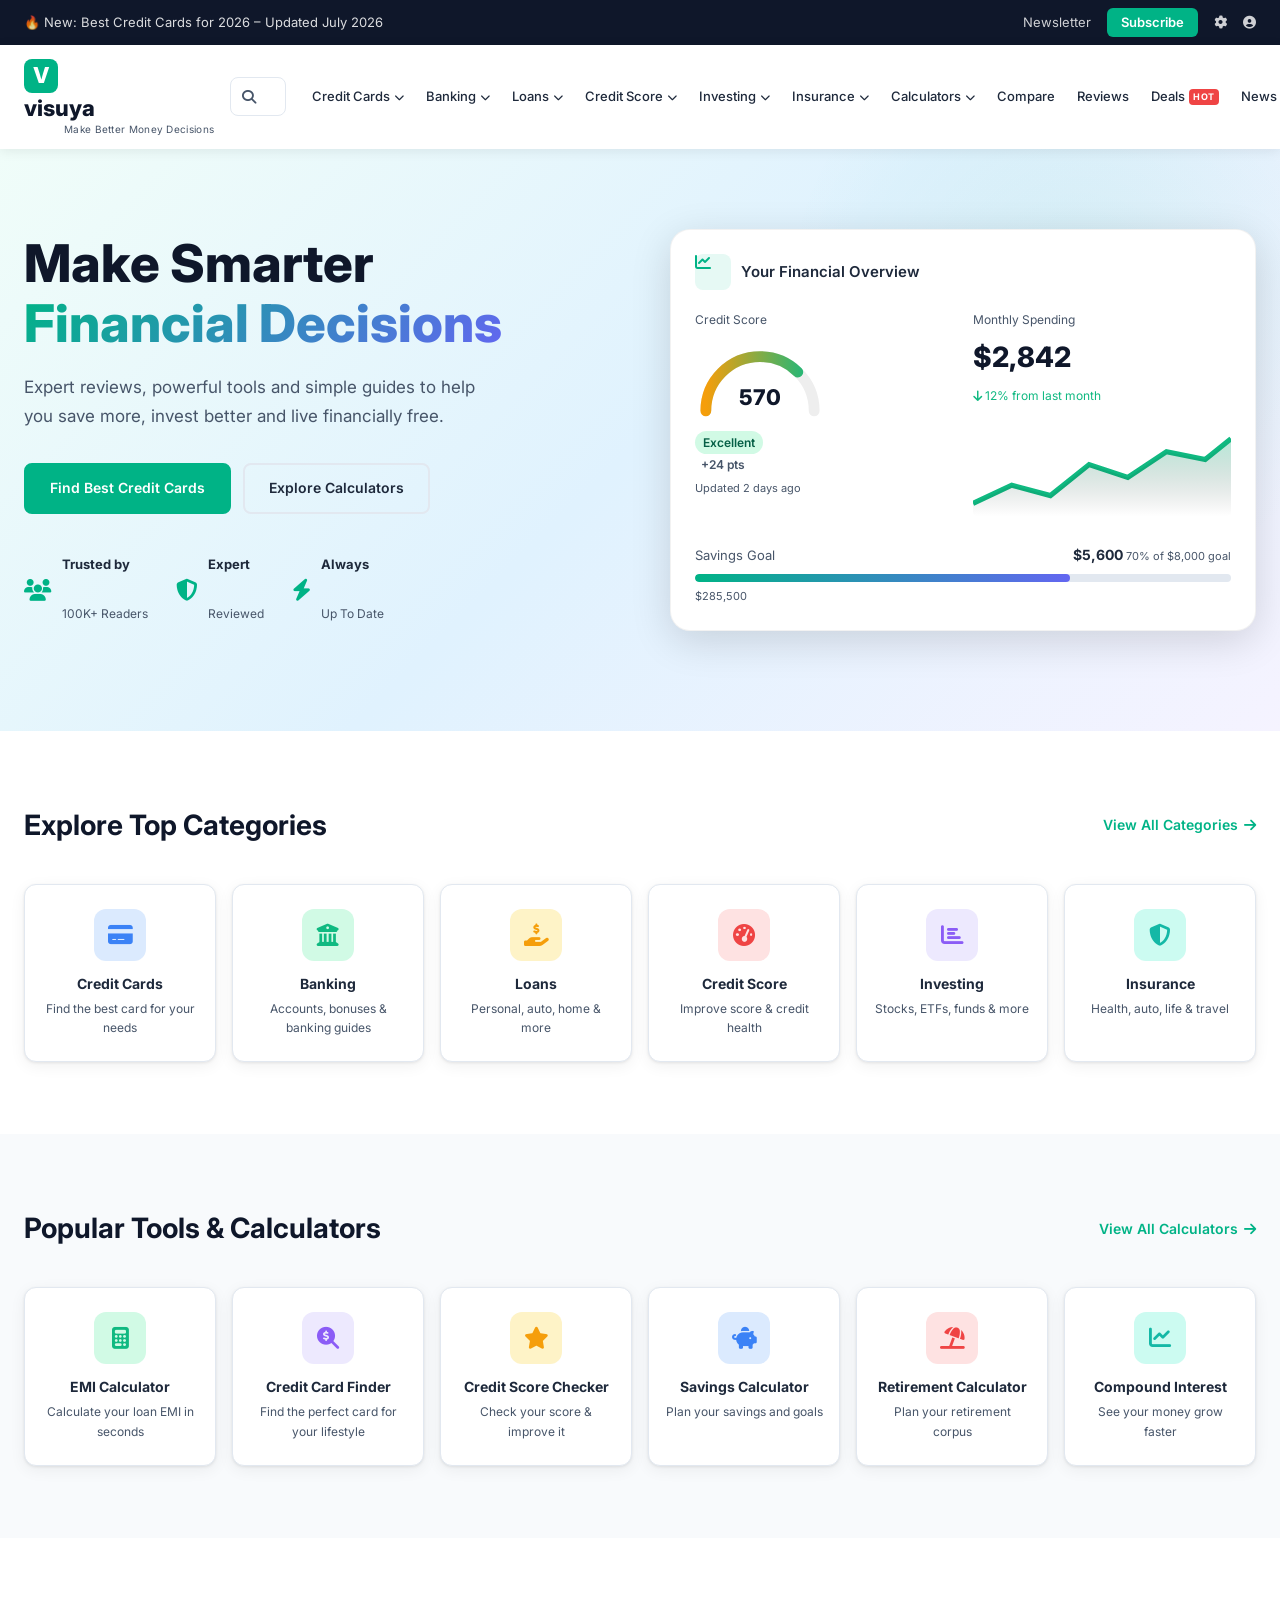
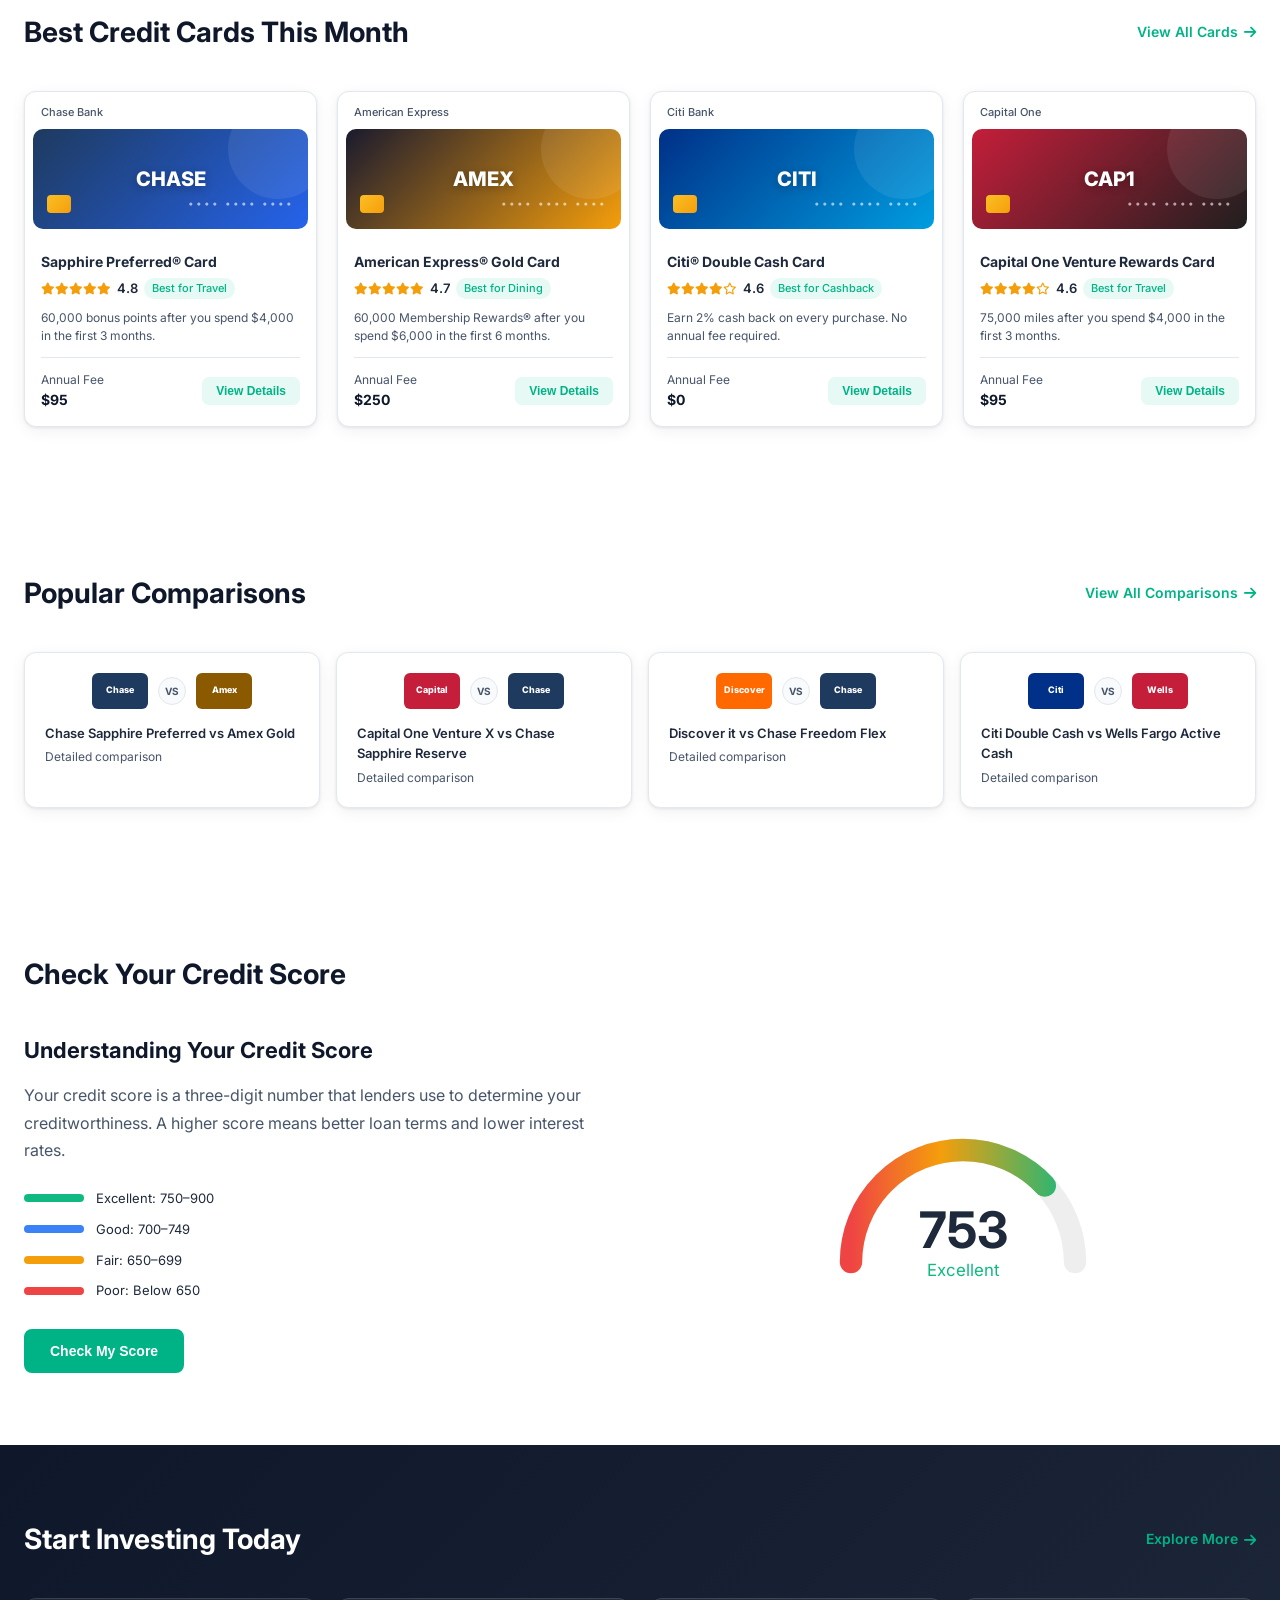
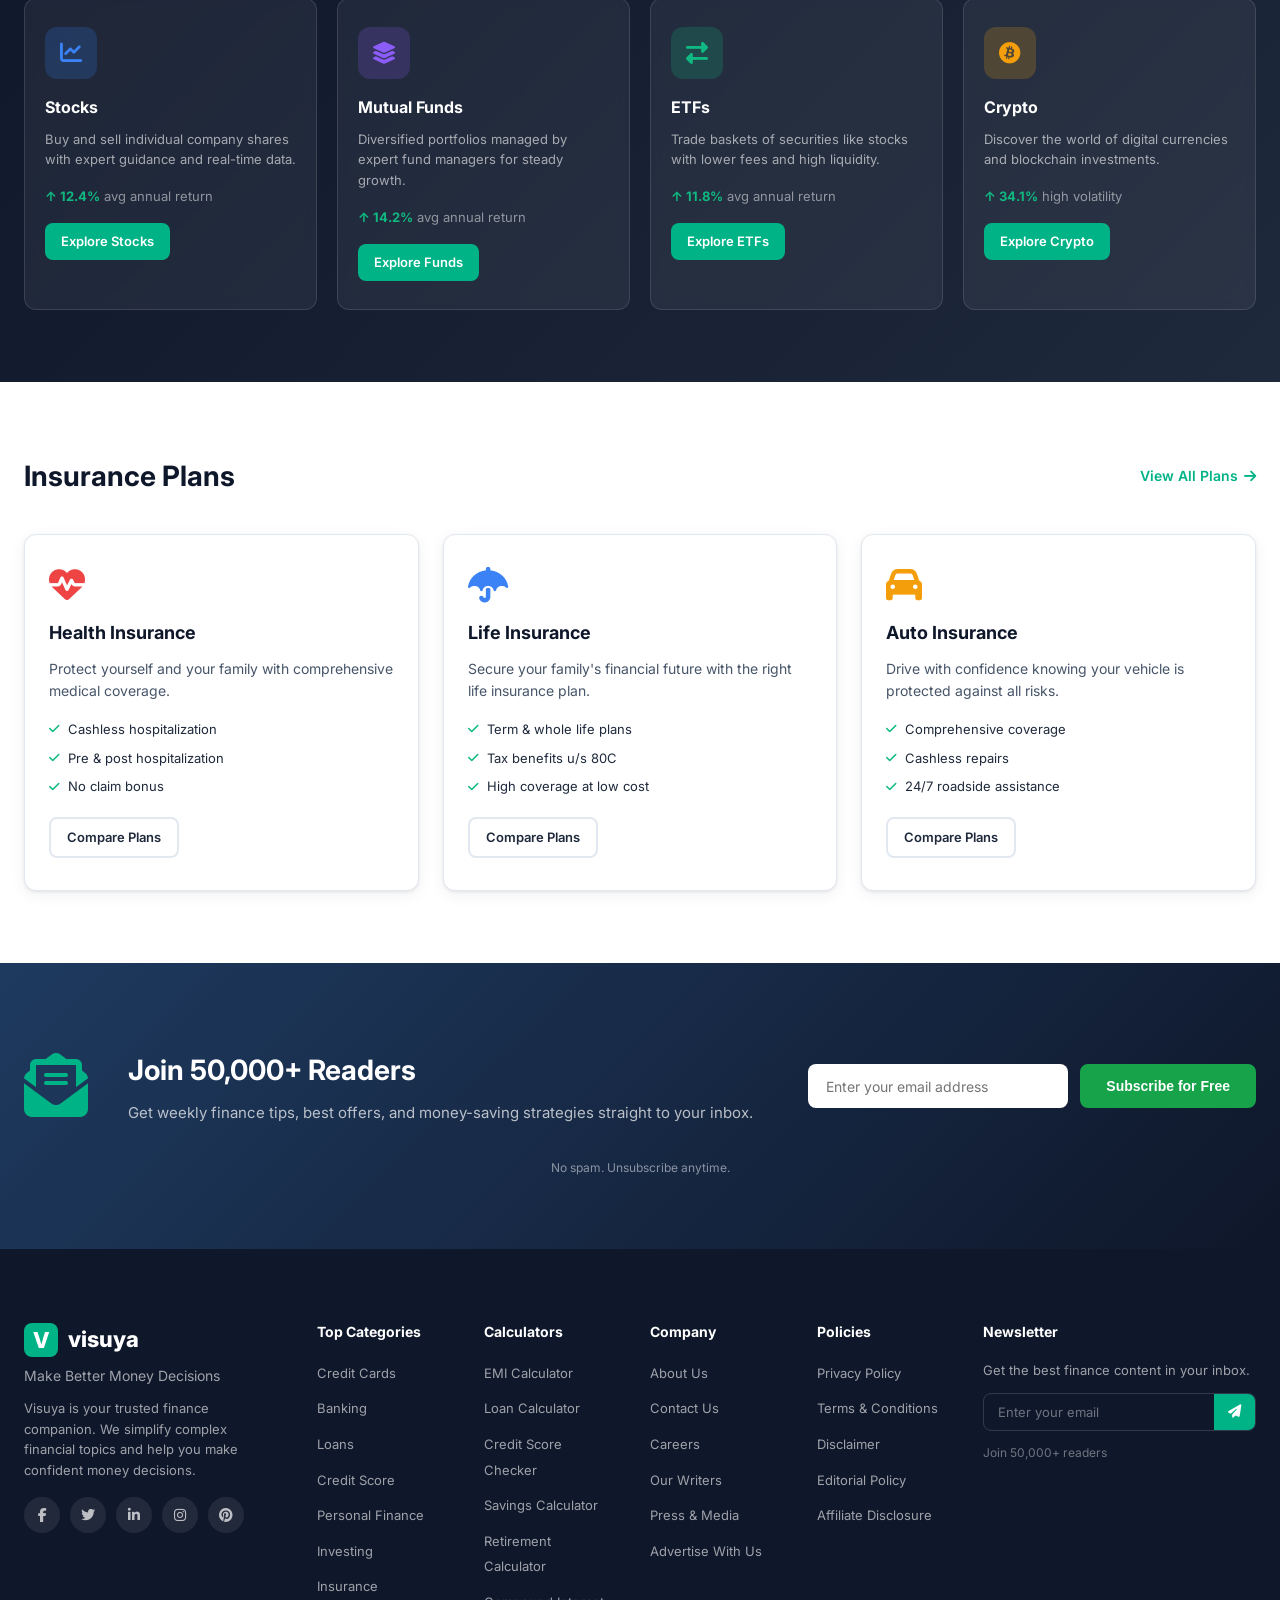
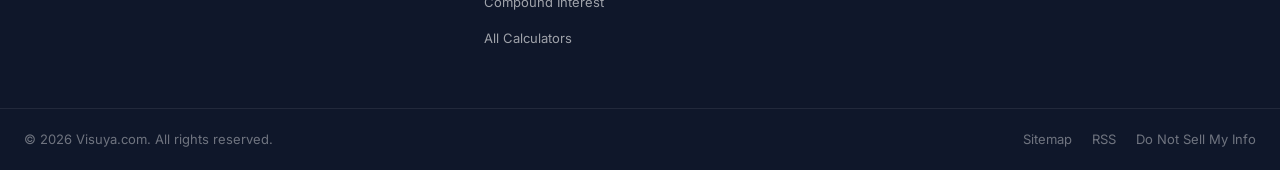
==== commit efcf3813: "✨ Add dynamic category pages and single post routing" ====
--- a/index.html
+++ b/index.html
@@ -40,7 +40,7 @@
 
     <nav class="nav-menu" id="navMenu">
       <div class="nav-item dropdown">
-        <a href="#">Credit Cards <i class="fas fa-chevron-down"></i></a>
+        <a href="credit-cards.html">Credit Cards <i class="fas fa-chevron-down"></i></a>
         <div class="dropdown-content">
           <a href="#credit-cards">Best Credit Cards</a>
           <a href="#credit-cards">Travel Cards</a>
@@ -50,7 +50,7 @@
         </div>
       </div>
       <div class="nav-item dropdown">
-        <a href="#">Banking <i class="fas fa-chevron-down"></i></a>
+        <a href="banking.html">Banking <i class="fas fa-chevron-down"></i></a>
         <div class="dropdown-content">
           <a href="#banking">Savings Accounts</a>
           <a href="#banking">Current Accounts</a>
@@ -59,7 +59,7 @@
         </div>
       </div>
       <div class="nav-item dropdown">
-        <a href="#">Loans <i class="fas fa-chevron-down"></i></a>
+        <a href="loans.html">Loans <i class="fas fa-chevron-down"></i></a>
         <div class="dropdown-content">
           <a href="#loans">Personal Loans</a>
           <a href="#loans">Home Loans</a>
@@ -68,7 +68,7 @@
         </div>
       </div>
       <div class="nav-item dropdown">
-        <a href="#">Credit Score <i class="fas fa-chevron-down"></i></a>
+        <a href="credit-score.html">Credit Score <i class="fas fa-chevron-down"></i></a>
         <div class="dropdown-content">
           <a href="#credit-score">Check Score</a>
           <a href="#credit-score">Improve Score</a>
@@ -76,7 +76,7 @@
         </div>
       </div>
       <div class="nav-item dropdown">
-        <a href="#">Investing <i class="fas fa-chevron-down"></i></a>
+        <a href="investing.html">Investing <i class="fas fa-chevron-down"></i></a>
         <div class="dropdown-content">
           <a href="#investing">Stocks</a>
           <a href="#investing">Mutual Funds</a>
@@ -85,7 +85,7 @@
         </div>
       </div>
       <div class="nav-item dropdown">
-        <a href="#">Insurance <i class="fas fa-chevron-down"></i></a>
+        <a href="insurance.html">Insurance <i class="fas fa-chevron-down"></i></a>
         <div class="dropdown-content">
           <a href="#insurance">Health Insurance</a>
           <a href="#insurance">Life Insurance</a>
@@ -93,7 +93,7 @@
         </div>
       </div>
       <div class="nav-item dropdown">
-        <a href="#">Calculators <i class="fas fa-chevron-down"></i></a>
+        <a href="calculators.html">Calculators <i class="fas fa-chevron-down"></i></a>
         <div class="dropdown-content">
           <a href="#calculators">EMI Calculator</a>
           <a href="#calculators">Savings Calculator</a>
@@ -101,10 +101,10 @@
           <a href="#calculators">Compound Interest</a>
         </div>
       </div>
-      <div class="nav-item"><a href="#comparisons">Compare</a></div>
-      <div class="nav-item"><a href="#reviews">Reviews</a></div>
-      <div class="nav-item"><a href="#deals" class="deals-badge">Deals <span class="hot">HOT</span></a></div>
-      <div class="nav-item"><a href="#news">News</a></div>
+      <div class="nav-item"><a href="compare.html">Compare</a></div>
+      <div class="nav-item"><a href="reviews.html">Reviews</a></div>
+      <div class="nav-item"><a href="deals.html" class="deals-badge">Deals <span class="hot">HOT</span></a></div>
+      <div class="nav-item"><a href="news.html">News</a></div>
     </nav>
 
     <button class="hamburger" id="hamburger" aria-label="Menu">
@@ -494,13 +494,13 @@
     <div class="footer-col">
       <h4>Top Categories</h4>
       <ul>
-        <li><a href="#credit-cards">Credit Cards</a></li>
-        <li><a href="#banking">Banking</a></li>
-        <li><a href="#loans">Loans</a></li>
-        <li><a href="#credit-score">Credit Score</a></li>
-        <li><a href="#home">Personal Finance</a></li>
-        <li><a href="#investing">Investing</a></li>
-        <li><a href="#insurance">Insurance</a></li>
+        <li><a href="credit-cards.html">Credit Cards</a></li>
+        <li><a href="banking.html">Banking</a></li>
+        <li><a href="loans.html">Loans</a></li>
+        <li><a href="credit-score.html">Credit Score</a></li>
+        <li><a href="index.html">Personal Finance</a></li>
+        <li><a href="investing.html">Investing</a></li>
+        <li><a href="insurance.html">Insurance</a></li>
       </ul>
     </div>
     <div class="footer-col">
